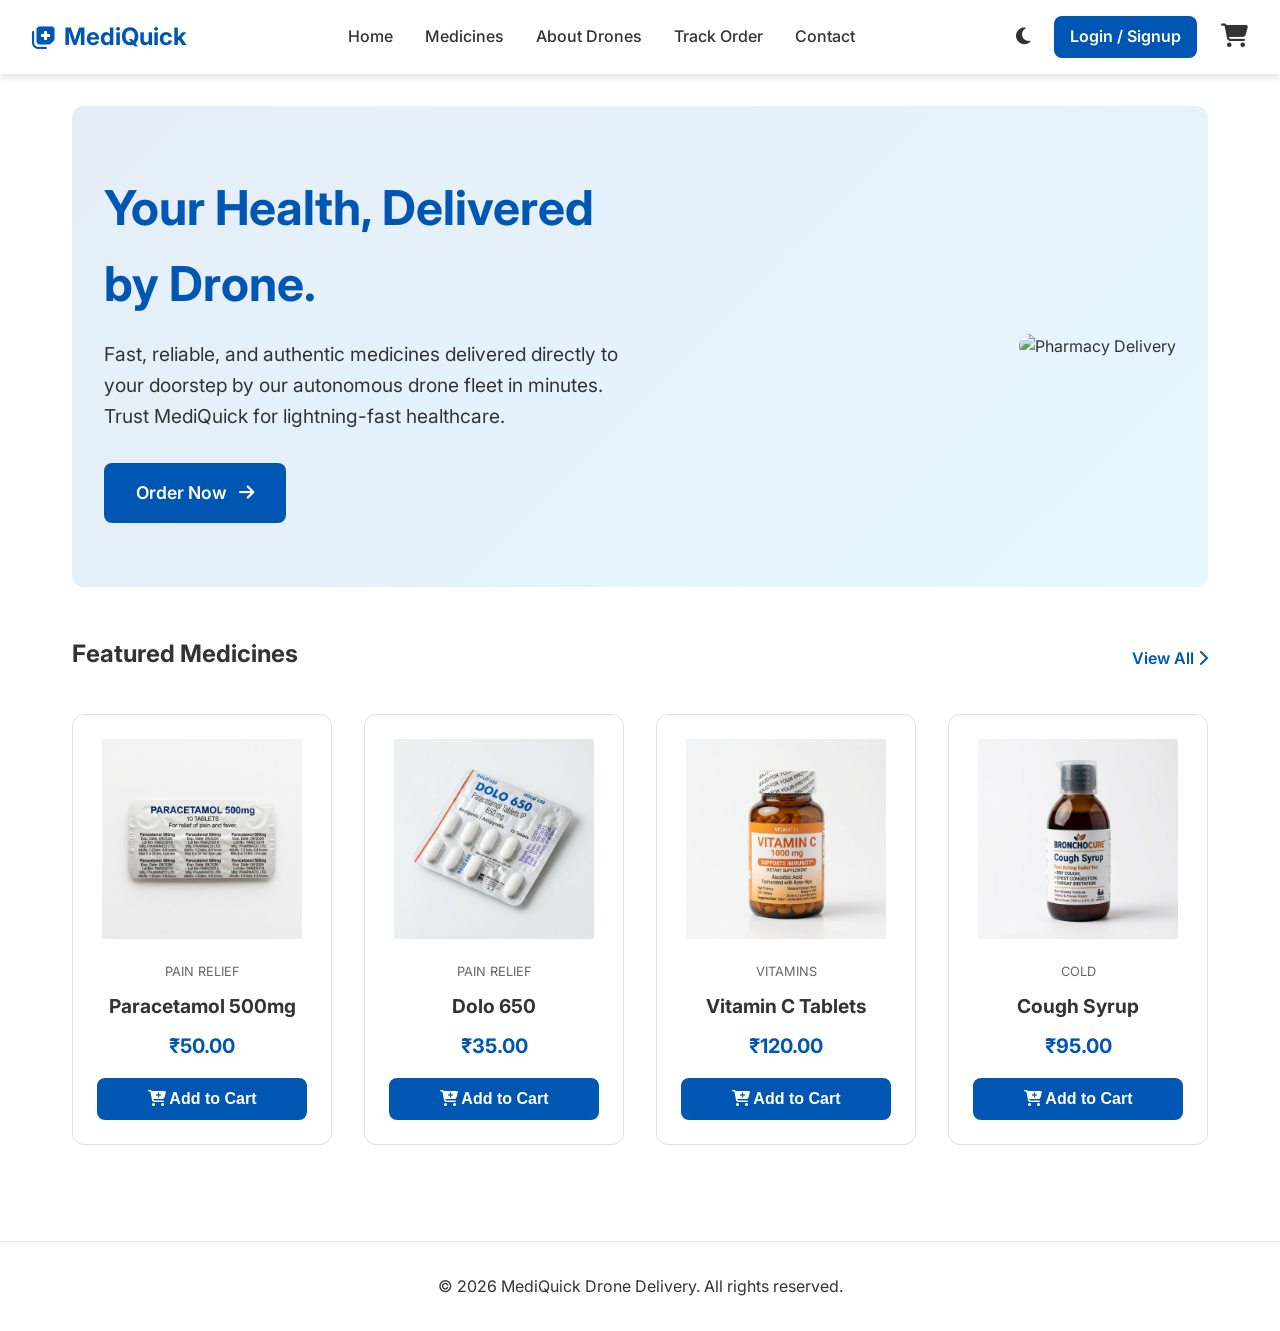
==== index.html @ 43515480 "Initial commit with Drone Delivery E-commerce Platform" ====
<!DOCTYPE html>
<html lang="en">
<head>
    <meta charset="UTF-8">
    <meta name="viewport" content="width=device-width, initial-scale=1.0">
    <title>MediQuick - Online Pharmacy</title>
    <!-- Font Awesome -->
    <link rel="stylesheet" href="https://cdnjs.cloudflare.com/ajax/libs/font-awesome/6.4.0/css/all.min.css">
    <!-- Google Fonts -->
    <link href="https://fonts.googleapis.com/css2?family=Inter:wght@400;500;600;700&display=swap" rel="stylesheet">
    <link rel="stylesheet" href="css/style.css">
</head>
<body>
    <nav class="navbar">
        <a href="index.html" class="logo">
            <i class="fas fa-notes-medical"></i> MediQuick
        </a>
        <div class="nav-links">
            <a href="index.html">Home</a>
            <a href="products.html">Medicines</a>
            <a href="about.html">About Drones</a>
            <a href="track.html">Track Order</a>
            <a href="contact.html">Contact</a>
        </div>
        <div class="nav-icons">
            <div id="theme-toggle" class="theme-toggle"><i class="fas fa-moon"></i></div>
            <div id="login-link"></div>
            <a href="cart.html" class="cart-icon-container">
                <i class="fas fa-shopping-cart" style="font-size: 1.5rem;"></i>
                <span class="cart-count">0</span>
            </a>
        </div>
    </nav>

    <div class="container">
        <section class="hero">
            <div class="hero-content">
                <h1>Your Health, Delivered by Drone.</h1>
                <p style="font-size: 1.2rem; margin-bottom: 2rem;">Fast, reliable, and authentic medicines delivered directly to your doorstep by our autonomous drone fleet in minutes. Trust MediQuick for lightning-fast healthcare.</p>
                <a href="products.html" class="btn btn-primary" style="padding: 1rem 2rem; font-size: 1.1rem;">Order Now <i class="fas fa-arrow-right" style="margin-left: 0.5rem;"></i></a>
            </div>
            <div class="hero-image">
                <img src="https://images.unsplash.com/photo-1587854692152-cbe660dbde88?w=600&q=80" alt="Pharmacy Delivery">
            </div>
        </section>

        <section>
            <div style="display: flex; justify-content: space-between; align-items: center; margin-bottom: 2rem;">
                <h2>Featured Medicines</h2>
                <a href="products.html" style="color: var(--primary-color); font-weight: 600;">View All <i class="fas fa-chevron-right"></i></a>
            </div>
            <div id="featured-products" class="products-grid">
                <!-- Populated by JS -->
            </div>
        </section>
    </div>

    <footer>
        <p>&copy; 2026 MediQuick Drone Delivery. All rights reserved.</p>
    </footer>

    <div id="toast-container"></div>
    <div id="spinner-overlay">
        <div class="spinner"></div>
    </div>

    <script src="js/products.js"></script>
    <script src="js/script.js"></script>
</body>
</html>
---- css/style.css ----
/* Base Variables */
:root {
    --primary-color: #0056b3;
    --primary-hover: #004494;
    --secondary-color: #f8f9fa;
    --text-color: #333333;
    --text-light: #666666;
    --bg-color: #ffffff;
    --card-bg: #ffffff;
    --border-color: #e0e0e0;
    --success-color: #28a745;
    --danger-color: #dc3545;
    --shadow: 0 4px 6px rgba(0,0,0,0.1);
    --transition: all 0.3s ease;
    --font-family: 'Inter', sans-serif;
}

/* Dark Mode Variables */
[data-theme="dark"] {
    --primary-color: #3b82f6;
    --primary-hover: #60a5fa;
    --secondary-color: #1f2937;
    --text-color: #f3f4f6;
    --text-light: #9ca3af;
    --bg-color: #111827;
    --card-bg: #1f2937;
    --border-color: #374151;
    --shadow: 0 4px 6px rgba(0,0,0,0.3);
}

* {
    margin: 0;
    padding: 0;
    box-sizing: border-box;
}

body {
    font-family: var(--font-family);
    background-color: var(--bg-color);
    color: var(--text-color);
    line-height: 1.6;
    transition: var(--transition);
}

a {
    text-decoration: none;
    color: inherit;
}

ul {
    list-style: none;
}

/* Typography */
h1, h2, h3, h4, h5, h6 {
    font-weight: 700;
    margin-bottom: 0.5rem;
}

/* Button */
.btn {
    display: inline-block;
    padding: 0.75rem 1.5rem;
    border: none;
    border-radius: 8px;
    cursor: pointer;
    font-weight: 600;
    font-size: 1rem;
    text-align: center;
    transition: var(--transition);
}

.btn-primary {
    background-color: var(--primary-color);
    color: #fff;
}

.btn-primary:hover {
    background-color: var(--primary-hover);
    transform: translateY(-2px);
    box-shadow: var(--shadow);
}

.btn-danger {
    background-color: var(--danger-color);
    color: #fff;
}

.btn-danger:hover {
    background-color: #c82333;
}

/* Navbar */
.navbar {
    background-color: var(--card-bg);
    box-shadow: var(--shadow);
    position: sticky;
    top: 0;
    z-index: 1000;
    padding: 1rem 2rem;
    display: flex;
    justify-content: space-between;
    align-items: center;
    transition: var(--transition);
}

.logo {
    font-size: 1.5rem;
    font-weight: 700;
    color: var(--primary-color);
    display: flex;
    align-items: center;
    gap: 0.5rem;
}

.nav-links {
    display: flex;
    gap: 2rem;
    align-items: center;
}

.nav-links a {
    font-weight: 500;
    transition: var(--transition);
}

.nav-links a:hover {
    color: var(--primary-color);
}

.nav-icons {
    display: flex;
    gap: 1.5rem;
    align-items: center;
}

.cart-icon-container {
    position: relative;
    cursor: pointer;
}

.cart-count {
    position: absolute;
    top: -8px;
    right: -10px;
    background-color: var(--danger-color);
    color: #fff;
    font-size: 0.75rem;
    font-weight: bold;
    padding: 0.1rem 0.4rem;
    border-radius: 50%;
}

.theme-toggle {
    cursor: pointer;
    font-size: 1.2rem;
}

/* Container */
.container {
    max-width: 1200px;
    margin: 0 auto;
    padding: 2rem;
}

/* Hero Section */
.hero {
    display: flex;
    align-items: center;
    justify-content: space-between;
    padding: 4rem 2rem;
    background: linear-gradient(135deg, rgba(0,86,179,0.1), rgba(0,174,255,0.1));
    border-radius: 12px;
    margin-bottom: 3rem;
}

.hero-content {
    max-width: 50%;
}

.hero-content h1 {
    font-size: 3rem;
    color: var(--primary-color);
    margin-bottom: 1rem;
}

.hero-image img {
    max-width: 100%;
    border-radius: 12px;
}

/* Product Cards */
.products-grid {
    display: grid;
    grid-template-columns: repeat(auto-fill, minmax(250px, 1fr));
    gap: 2rem;
}

.product-card {
    background-color: var(--card-bg);
    border: 1px solid var(--border-color);
    border-radius: 12px;
    padding: 1.5rem;
    text-align: center;
    transition: var(--transition);
    display: flex;
    flex-direction: column;
}

.product-card:hover {
    transform: translateY(-5px);
    box-shadow: var(--shadow);
}

.product-img {
    width: 100%;
    height: 200px;
    object-fit: contain;
    margin-bottom: 1rem;
    border-radius: 8px;
}

.product-category {
    font-size: 0.8rem;
    text-transform: uppercase;
    color: var(--text-light);
    margin-bottom: 0.5rem;
}

.product-title {
    font-size: 1.2rem;
    margin-bottom: 0.5rem;
    flex-grow: 1;
}

.product-price {
    font-size: 1.25rem;
    font-weight: 700;
    color: var(--primary-color);
    margin-bottom: 1rem;
}

/* Search and Filter */
.filters-container {
    display: flex;
    gap: 1rem;
    margin-bottom: 2rem;
    flex-wrap: wrap;
}

.search-input {
    flex-grow: 1;
    padding: 0.75rem 1rem;
    border: 1px solid var(--border-color);
    border-radius: 8px;
    background-color: var(--card-bg);
    color: var(--text-color);
    font-size: 1rem;
}

.category-select {
    padding: 0.75rem 1rem;
    border: 1px solid var(--border-color);
    border-radius: 8px;
    background-color: var(--card-bg);
    color: var(--text-color);
    font-size: 1rem;
}

/* Product Detail */
.product-detail-container {
    display: flex;
    gap: 3rem;
    margin-top: 2rem;
}

.product-detail-image {
    flex: 1;
}

.product-detail-image img {
    width: 100%;
    border-radius: 12px;
    object-fit: cover;
}

.product-detail-info {
    flex: 1;
    display: flex;
    flex-direction: column;
    justify-content: center;
}

.product-detail-price {
    font-size: 2rem;
    font-weight: 700;
    color: var(--primary-color);
    margin: 1rem 0;
}

/* Cart Page */
.cart-container {
    display: flex;
    gap: 2rem;
    margin-top: 2rem;
}

.cart-items {
    flex: 2;
}

.cart-item {
    display: flex;
    align-items: center;
    justify-content: space-between;
    padding: 1rem;
    background-color: var(--card-bg);
    border: 1px solid var(--border-color);
    border-radius: 12px;
    margin-bottom: 1rem;
}

.cart-item-img {
    width: 80px;
    height: 80px;
    object-fit: cover;
    border-radius: 8px;
}

.cart-item-info {
    flex-grow: 1;
    margin-left: 1rem;
}

.cart-item-controls {
    display: flex;
    align-items: center;
    gap: 1rem;
}

.qty-btn {
    background-color: var(--secondary-color);
    border: 1px solid var(--border-color);
    color: var(--text-color);
    width: 30px;
    height: 30px;
    border-radius: 4px;
    cursor: pointer;
    font-weight: bold;
}

.cart-summary {
    flex: 1;
    background-color: var(--card-bg);
    padding: 1.5rem;
    border-radius: 12px;
    border: 1px solid var(--border-color);
    height: fit-content;
}

.cart-summary-row {
    display: flex;
    justify-content: space-between;
    margin-bottom: 1rem;
    font-size: 1.1rem;
}

.cart-summary-total {
    font-weight: 700;
    font-size: 1.3rem;
    border-top: 1px solid var(--border-color);
    padding-top: 1rem;
}

.empty-cart {
    text-align: center;
    padding: 3rem;
}

/* Forms */
.form-group {
    margin-bottom: 1.5rem;
}

.form-group label {
    display: block;
    margin-bottom: 0.5rem;
    font-weight: 600;
}

.form-control {
    width: 100%;
    padding: 0.75rem;
    border: 1px solid var(--border-color);
    border-radius: 8px;
    background-color: var(--card-bg);
    color: var(--text-color);
    font-size: 1rem;
}

/* Checkout Page */
.checkout-container {
    display: flex;
    gap: 2rem;
    margin-top: 2rem;
}

.checkout-form-section {
    flex: 2;
    background-color: var(--card-bg);
    padding: 2rem;
    border-radius: 12px;
    border: 1px solid var(--border-color);
}

.checkout-summary-section {
    flex: 1;
}

/* Authentication Page */
.auth-container {
    max-width: 400px;
    margin: 4rem auto;
    background-color: var(--card-bg);
    padding: 2rem;
    border-radius: 12px;
    box-shadow: var(--shadow);
    border: 1px solid var(--border-color);
}

.auth-tabs {
    display: flex;
    margin-bottom: 1.5rem;
    border-bottom: 1px solid var(--border-color);
}

.auth-tab {
    flex: 1;
    text-align: center;
    padding: 0.75rem;
    cursor: pointer;
    font-weight: 600;
}

.auth-tab.active {
    color: var(--primary-color);
    border-bottom: 2px solid var(--primary-color);
}

/* Footer */
footer {
    background-color: var(--card-bg);
    padding: 2rem;
    text-align: center;
    border-top: 1px solid var(--border-color);
    margin-top: 4rem;
}

/* Toast Notification */
#toast-container {
    position: fixed;
    bottom: 20px;
    right: 20px;
    z-index: 9999;
    display: flex;
    flex-direction: column;
    gap: 10px;
}

.toast {
    background-color: var(--success-color);
    color: white;
    padding: 1rem 1.5rem;
    border-radius: 8px;
    box-shadow: var(--shadow);
    transform: translateX(120%);
    opacity: 0;
    transition: transform 0.3s ease-in-out, opacity 0.3s ease-in-out;
}

.toast.show {
    transform: translateX(0);
    opacity: 1;
}

/* Spinner Overlay */
#spinner-overlay {
    position: fixed;
    top: 0; left: 0; right: 0; bottom: 0;
    background-color: rgba(0,0,0,0.5);
    display: none;
    justify-content: center;
    align-items: center;
    z-index: 10000;
}

.spinner {
    width: 50px;
    height: 50px;
    border: 5px solid var(--bg-color);
    border-top: 5px solid var(--primary-color);
    border-radius: 50%;
    animation: spin 1s linear infinite;
}

@keyframes spin {
    0% { transform: rotate(0deg); }
    100% { transform: rotate(360deg); }
}

/* Responsive */
@media (max-width: 768px) {
    .navbar {
        flex-direction: column;
        gap: 1rem;
    }
    
    .hero {
        flex-direction: column;
        text-align: center;
    }
    
    .hero-content {
        max-width: 100%;
        margin-bottom: 2rem;
    }
    
    .product-detail-container, .cart-container, .checkout-container {
        flex-direction: column;
    }
}

/* Drone Tracking */
.tracking-container { max-width: 800px; margin: 2rem auto; background-color: var(--card-bg); padding: 3rem; border-radius: 12px; box-shadow: var(--shadow); }
.tracking-status { display: flex; justify-content: space-between; position: relative; margin-bottom: 3rem; margin-top: 2rem; }
.tracking-status::before { content: ''; position: absolute; top: 25px; left: 0; right: 0; height: 4px; background-color: var(--border-color); z-index: 1; }
.tracking-step { position: relative; z-index: 2; text-align: center; width: 25%; }
.step-icon { width: 50px; height: 50px; background-color: var(--card-bg); border: 4px solid var(--border-color); border-radius: 50%; display: flex; align-items: center; justify-content: center; margin: 0 auto 1rem; font-size: 1.2rem; color: var(--text-light); transition: var(--transition); }
.tracking-step.active .step-icon { border-color: var(--primary-color); color: var(--primary-color); }
.tracking-step.completed .step-icon { background-color: var(--primary-color); border-color: var(--primary-color); color: white; }
.tracking-step p { font-weight: 600; font-size: 0.9rem; }
/* About & Drone Features */
.feature-box { text-align: center; padding: 2rem; background: var(--card-bg); border-radius: 12px; border: 1px solid var(--border-color); transition: var(--transition); }
.feature-box:hover { transform: translateY(-5px); box-shadow: var(--shadow); }
.feature-icon { font-size: 3rem; color: var(--primary-color); margin-bottom: 1rem; }
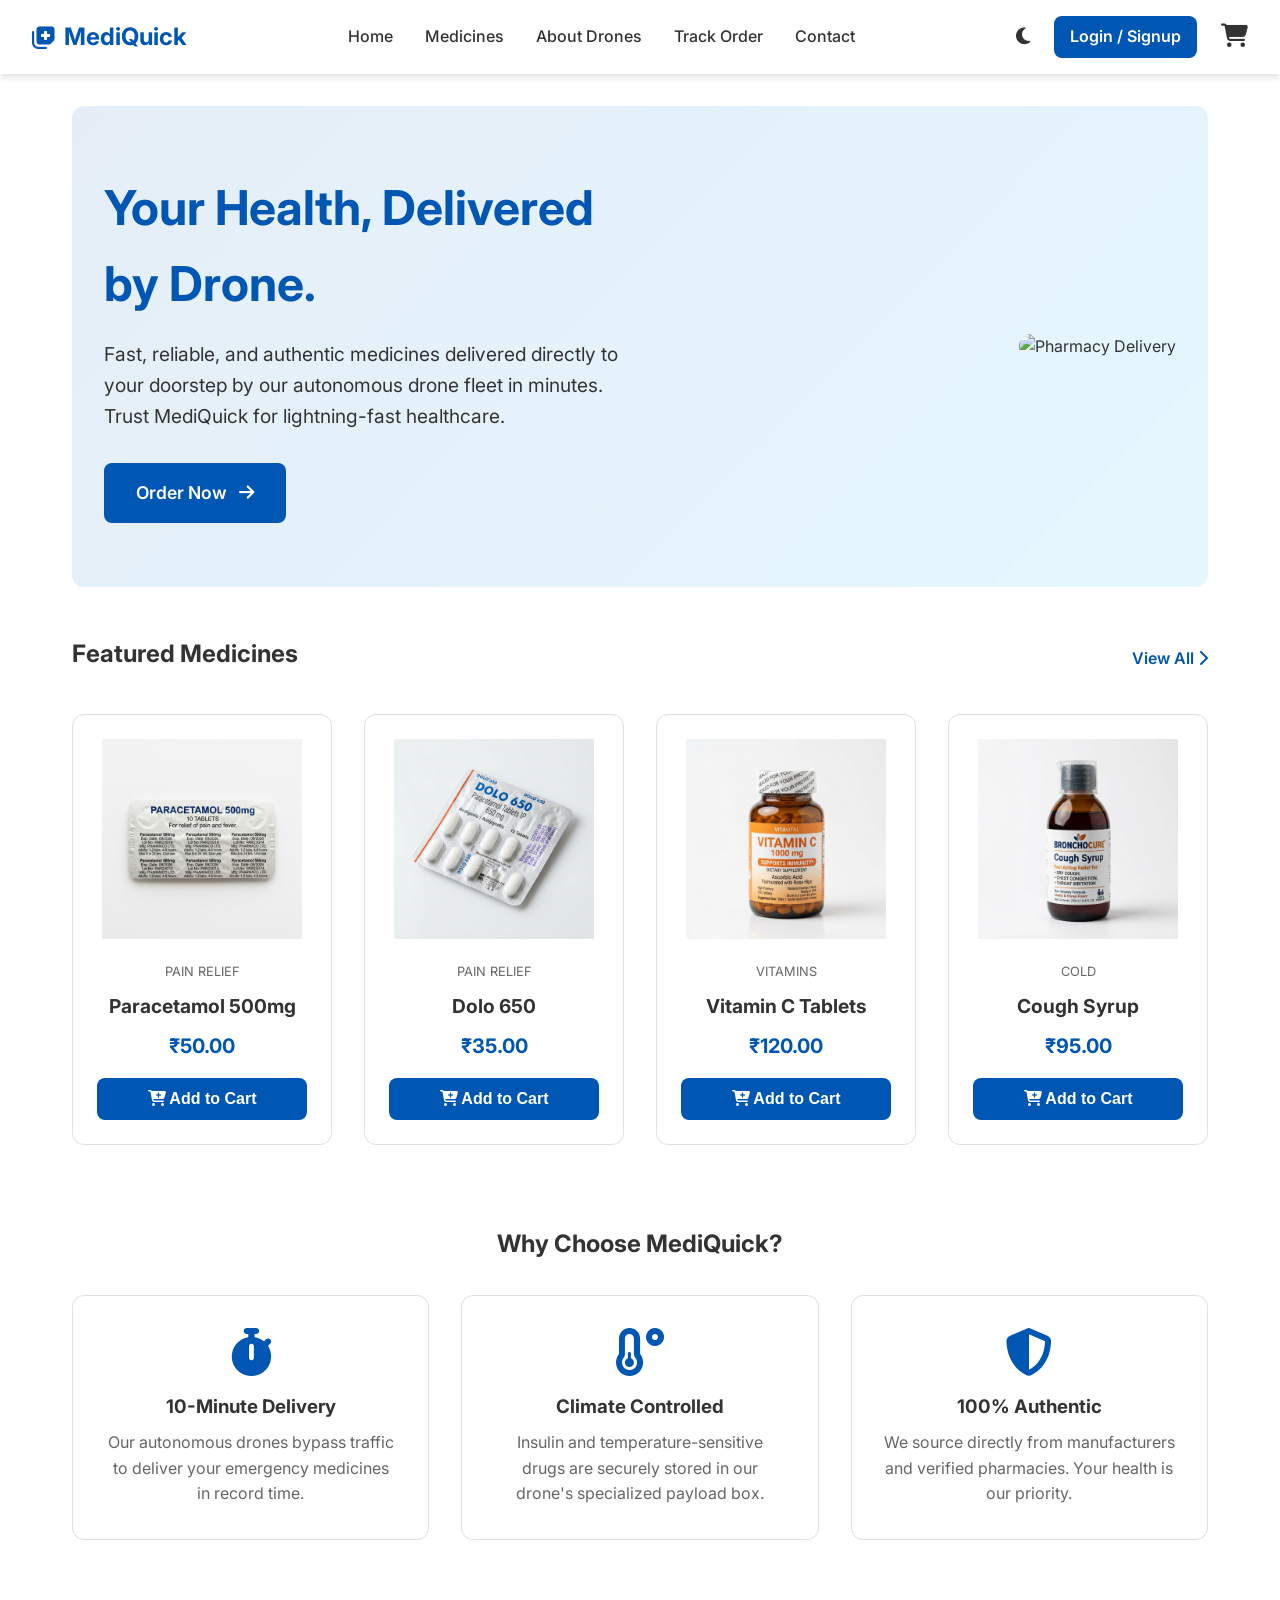
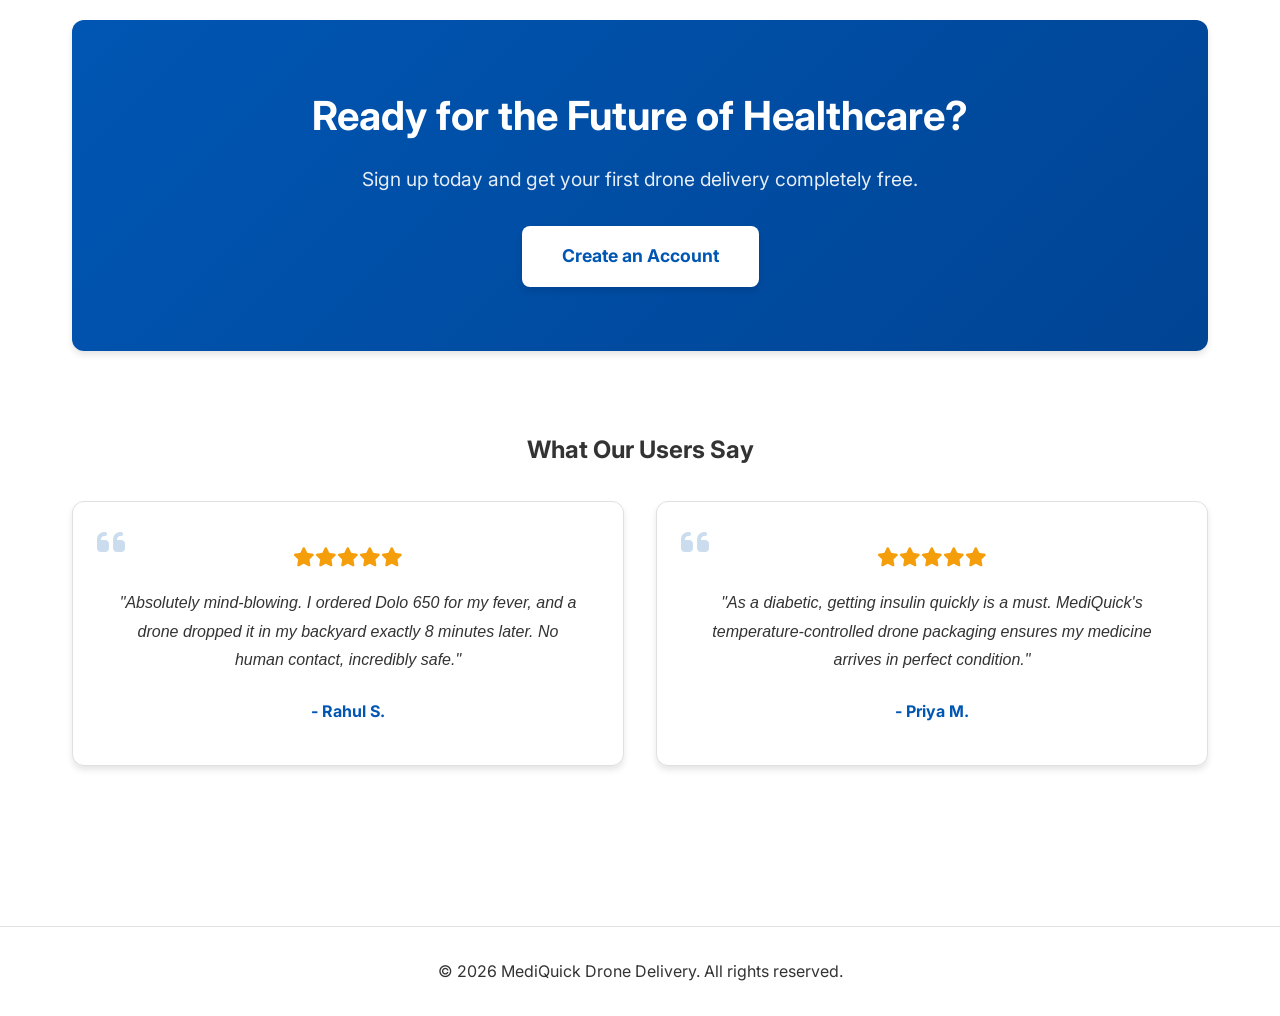
==== commit 0ec152a0: "Add detailed sections to homepage" ====
--- a/index.html
+++ b/index.html
@@ -15,7 +15,10 @@
         <a href="index.html" class="logo">
             <i class="fas fa-notes-medical"></i> MediQuick
         </a>
-        <div class="nav-links">
+        <div class="menu-toggle" id="mobile-menu">
+            <i class="fas fa-bars"></i>
+        </div>
+        <div class="nav-links" id="nav-links">
             <a href="index.html">Home</a>
             <a href="products.html">Medicines</a>
             <a href="about.html">About Drones</a>
@@ -53,6 +56,57 @@
                 <!-- Populated by JS -->
             </div>
         </section>
+        <!-- Features Section -->
+        <section style="margin-top: 5rem;">
+            <h2 style="text-align: center; margin-bottom: 2rem;">Why Choose MediQuick?</h2>
+            <div style="display: grid; grid-template-columns: repeat(auto-fit, minmax(250px, 1fr)); gap: 2rem;">
+                <div class="feature-box">
+                    <i class="fas fa-stopwatch feature-icon"></i>
+                    <h3>10-Minute Delivery</h3>
+                    <p style="color: var(--text-light); margin-top: 0.5rem;">Our autonomous drones bypass traffic to deliver your emergency medicines in record time.</p>
+                </div>
+                <div class="feature-box">
+                    <i class="fas fa-temperature-low feature-icon"></i>
+                    <h3>Climate Controlled</h3>
+                    <p style="color: var(--text-light); margin-top: 0.5rem;">Insulin and temperature-sensitive drugs are securely stored in our drone's specialized payload box.</p>
+                </div>
+                <div class="feature-box">
+                    <i class="fas fa-shield-alt feature-icon"></i>
+                    <h3>100% Authentic</h3>
+                    <p style="color: var(--text-light); margin-top: 0.5rem;">We source directly from manufacturers and verified pharmacies. Your health is our priority.</p>
+                </div>
+            </div>
+        </section>
+
+        <!-- CTA Banner -->
+        <section style="margin-top: 5rem; background: linear-gradient(135deg, var(--primary-color), var(--primary-hover)); color: white; padding: 4rem 2rem; border-radius: 12px; text-align: center; box-shadow: var(--shadow);">
+            <h2 style="font-size: 2.5rem; margin-bottom: 1rem; color: white;">Ready for the Future of Healthcare?</h2>
+            <p style="font-size: 1.2rem; margin-bottom: 2rem; opacity: 0.9;">Sign up today and get your first drone delivery completely free.</p>
+            <a href="login.html" class="btn" style="background-color: white; color: var(--primary-color); padding: 1rem 2.5rem; font-size: 1.1rem; font-weight: 700; box-shadow: 0 4px 6px rgba(0,0,0,0.1);">Create an Account</a>
+        </section>
+
+        <!-- Testimonials -->
+        <section style="margin-top: 5rem; margin-bottom: 4rem;">
+            <h2 style="text-align: center; margin-bottom: 2rem;">What Our Users Say</h2>
+            <div style="display: grid; grid-template-columns: repeat(auto-fit, minmax(300px, 1fr)); gap: 2rem;">
+                <div style="background-color: var(--card-bg); padding: 2.5rem; border-radius: 12px; border: 1px solid var(--border-color); box-shadow: var(--shadow); position: relative;">
+                    <i class="fas fa-quote-left" style="font-size: 2rem; color: var(--primary-color); opacity: 0.2; position: absolute; top: 1.5rem; left: 1.5rem;"></i>
+                    <div style="color: #f59e0b; margin-bottom: 1rem; text-align: center; font-size: 1.2rem;">
+                        <i class="fas fa-star"></i><i class="fas fa-star"></i><i class="fas fa-star"></i><i class="fas fa-star"></i><i class="fas fa-star"></i>
+                    </div>
+                    <p style="font-style: italic; margin-bottom: 1.5rem; text-align: center; line-height: 1.8; color: var(--text-color);">"Absolutely mind-blowing. I ordered Dolo 650 for my fever, and a drone dropped it in my backyard exactly 8 minutes later. No human contact, incredibly safe."</p>
+                    <div style="font-weight: 700; text-align: center; color: var(--primary-color);">- Rahul S.</div>
+                </div>
+                <div style="background-color: var(--card-bg); padding: 2.5rem; border-radius: 12px; border: 1px solid var(--border-color); box-shadow: var(--shadow); position: relative;">
+                    <i class="fas fa-quote-left" style="font-size: 2rem; color: var(--primary-color); opacity: 0.2; position: absolute; top: 1.5rem; left: 1.5rem;"></i>
+                    <div style="color: #f59e0b; margin-bottom: 1rem; text-align: center; font-size: 1.2rem;">
+                        <i class="fas fa-star"></i><i class="fas fa-star"></i><i class="fas fa-star"></i><i class="fas fa-star"></i><i class="fas fa-star"></i>
+                    </div>
+                    <p style="font-style: italic; margin-bottom: 1.5rem; text-align: center; line-height: 1.8; color: var(--text-color);">"As a diabetic, getting insulin quickly is a must. MediQuick's temperature-controlled drone packaging ensures my medicine arrives in perfect condition."</p>
+                    <div style="font-weight: 700; text-align: center; color: var(--primary-color);">- Priya M.</div>
+                </div>
+            </div>
+        </section>
     </div>
 
     <footer>
@@ -69,3 +123,4 @@
 </body>
 </html>
 
+
--- a/css/style.css
+++ b/css/style.css
@@ -104,6 +104,13 @@
     transition: var(--transition);
 }
 
+.menu-toggle {
+    display: none;
+    font-size: 1.5rem;
+    cursor: pointer;
+    color: var(--primary-color);
+}
+
 .logo {
     font-size: 1.5rem;
     font-weight: 700;
@@ -508,28 +515,6 @@
     100% { transform: rotate(360deg); }
 }
 
-/* Responsive */
-@media (max-width: 768px) {
-    .navbar {
-        flex-direction: column;
-        gap: 1rem;
-    }
-    
-    .hero {
-        flex-direction: column;
-        text-align: center;
-    }
-    
-    .hero-content {
-        max-width: 100%;
-        margin-bottom: 2rem;
-    }
-    
-    .product-detail-container, .cart-container, .checkout-container {
-        flex-direction: column;
-    }
-}
-
 /* Drone Tracking */
 .tracking-container { max-width: 800px; margin: 2rem auto; background-color: var(--card-bg); padding: 3rem; border-radius: 12px; box-shadow: var(--shadow); }
 .tracking-status { display: flex; justify-content: space-between; position: relative; margin-bottom: 3rem; margin-top: 2rem; }
@@ -539,7 +524,124 @@
 .tracking-step.active .step-icon { border-color: var(--primary-color); color: var(--primary-color); }
 .tracking-step.completed .step-icon { background-color: var(--primary-color); border-color: var(--primary-color); color: white; }
 .tracking-step p { font-weight: 600; font-size: 0.9rem; }
+
 /* About & Drone Features */
 .feature-box { text-align: center; padding: 2rem; background: var(--card-bg); border-radius: 12px; border: 1px solid var(--border-color); transition: var(--transition); }
 .feature-box:hover { transform: translateY(-5px); box-shadow: var(--shadow); }
 .feature-icon { font-size: 3rem; color: var(--primary-color); margin-bottom: 1rem; }
+
+/* Responsive */
+@media (max-width: 768px) {
+    .navbar {
+        flex-wrap: wrap;
+        padding: 1rem;
+        align-items: center;
+    }
+    
+    .logo {
+        flex: 1;
+        order: 1;
+    }
+    
+    .nav-icons {
+        order: 2;
+        flex-basis: auto;
+        justify-content: flex-end;
+        margin-top: 0;
+        margin-right: 1.5rem;
+        padding-top: 0;
+        border-top: none;
+    }
+    
+    .menu-toggle {
+        display: block;
+        order: 3;
+        margin-left: 0;
+    }
+    
+    .nav-links {
+        display: none;
+        flex-basis: 100%;
+        order: 4;
+        flex-direction: column;
+        text-align: center;
+        gap: 1.5rem;
+        margin-top: 1rem;
+        padding-top: 1rem;
+        border-top: 1px solid var(--border-color);
+    }
+    
+    .nav-links.active {
+        display: flex;
+    }
+
+    #theme-toggle, #login-link { margin: 0 auto; }
+    
+    .container {
+        padding: 1rem;
+    }
+    
+    .hero {
+        flex-direction: column;
+        text-align: center;
+        padding: 2rem 1rem;
+    }
+    
+    .hero-content {
+        max-width: 100%;
+        margin-bottom: 2rem;
+    }
+    
+    .hero-content h1 {
+        font-size: 2rem;
+    }
+    
+    .product-detail-container, .cart-container, .checkout-container {
+        flex-direction: column;
+        gap: 1.5rem;
+    }
+    
+    .cart-item {
+        flex-direction: column;
+        text-align: center;
+        gap: 1rem;
+    }
+    
+    .cart-item-info {
+        margin-left: 0;
+    }
+    
+    .tracking-container {
+        padding: 1.5rem;
+    }
+    
+    .tracking-status {
+        flex-direction: column;
+        align-items: flex-start;
+        gap: 1.5rem;
+    }
+    
+    .tracking-status::before {
+        top: 0;
+        bottom: 0;
+        left: 24px;
+        width: 4px;
+        height: auto;
+    }
+    
+    .tracking-step {
+        width: 100%;
+        display: flex;
+        align-items: center;
+        text-align: left;
+    }
+    
+    .step-icon {
+        margin: 0 1rem 0 0;
+        min-width: 50px;
+    }
+    
+    .search-input, .category-select {
+        width: 100%;
+    }
+}
